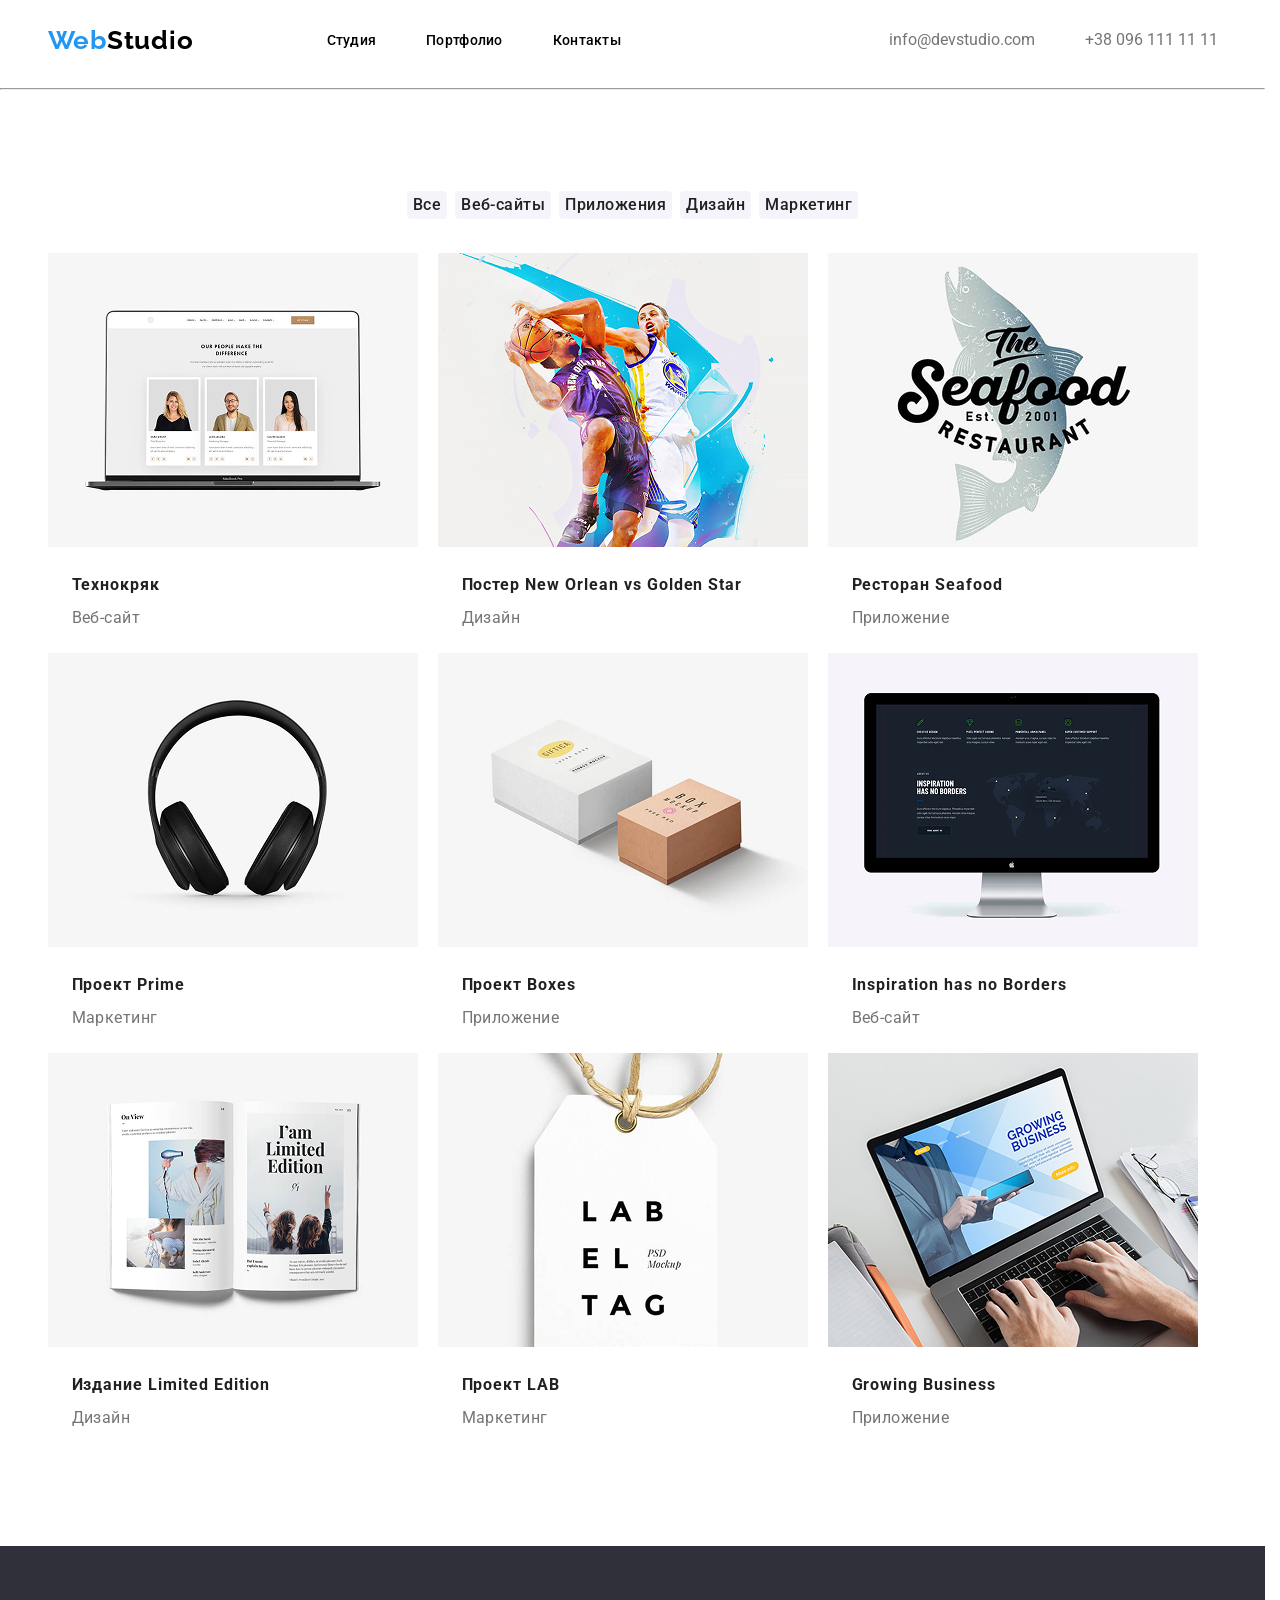
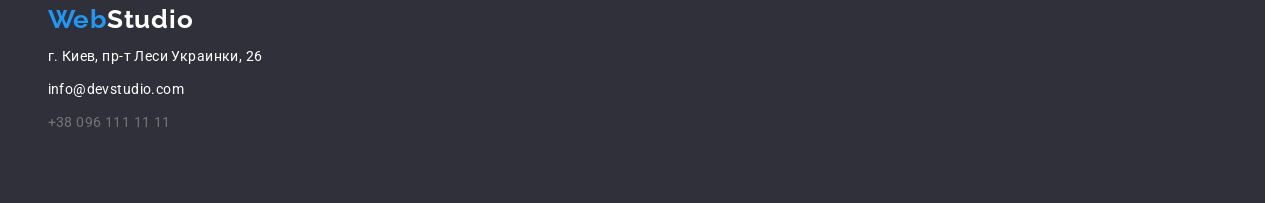
==== portfolio.html @ 64954769 "25.05.26" ====
<!DOCTYPE html>
<html lang="en">
<head>
    <meta charset="UTF-8">
    <meta name="viewport" content="width=device-width, initial-scale=1.0">
    <link rel="preconnect" href="https://fonts.googleapis.com">
	<link rel="preconnect" href="https://fonts.gstatic.com" crossorigin>
	<link href="https://fonts.googleapis.com/css2?family=Roboto:ital,wght@0,100..900;1,100..900&display=swap" rel="stylesheet">
    <link rel="preconnect" href="https://fonts.googleapis.com">
    <link rel="preconnect" href="https://fonts.gstatic.com" crossorigin>
    <link href="https://fonts.googleapis.com/css2?family=Raleway:ital,wght@0,100..900;1,100..900&family=Roboto:ital,wght@0,100..900;1,100..900&display=swap" rel="stylesheet">
    <link rel="stylesheet" href="./css/port_css.css">
    <title>Portfolio</title>
</head>
<body>
    <header class="header">
		<div class="conteiner">
			<div class="left-center">
				<a href="index.html" class="web">Web<span class="black">Studio</span></a>
				<nav class="nav">
					<ul>
						<li><a class="item_nav" href="#">Студия</a></li>
						<li><a class="item_nav" href="#">Портфолио</a></li>
						<li><a class="item_nav" href="#">Контакты</a></li>
					</ul>
			</nav>
			</div>
			<ul class="right_nav">
					<li><a class="mail" href="mailto:info@devstudio.com">info@devstudio.com</a></li>
					<li><a class="namber" href="tel:+380961111111">+38 096 111 11 11</a></li>
			</ul>
		</div>	
	</header>
    <hr>
    <section class="section">
        <div class="conteiner">
            <div class="button">
                <button class="list_button">
                    <h2 class="text_button">Все</h2>
                </button>
                <button class="list_button">
                    <h2 class="text_button">Веб-сайты</h2>
                </button>
                <button class="list_button">
                    <h2 class="text_button">Приложения</h2>
                </button>
                <button class="list_button">
                    <h2 class="text_button">Дизайн</h2>
                </button>
                <button class="list_button">
                    <h2 class="text_button">Маркетинг</h2>
                </button>
            </div>
            <ul class="box">
                <li class="box-list">
                    <img src="./img/portf_img/img.png" alt="images">
                    <div class="text">
                        <h3 class="box_text">Технокряк</h3>
                        <p class="box_text_2">Веб-сайт</p>
                    </div>
                </li>
                <li class="box-list">
                    <img src="./img/portf_img/img (1).png" alt="images">
                    <div class="text">
                        <h3 class="box_text">Постер New Orlean vs Golden Star</h3>
                        <p class="box_text_2">Дизайн</p>
                    </div>
                </li>
                <li class="box-list">
                    <img src="./img/portf_img/img (2).png" alt="images">
                    <div class="text">
                        <h3 class="box_text">Ресторан Seafood</h3>
                        <p class="box_text_2">Приложение</p>
                    </div>
                </li>
                <li class="box-list">
                    <img src="./img/portf_img/img (3).png" alt="images">
                    <div class="text">
                        <h3 class="box_text">Проект Prime</h3>
                        <p class="box_text_2">Маркетинг</p>
                    </div>
                </li>
                <li class="box-list">
                    <img src="./img/portf_img/img (4).png" alt="images">
                    <div class="text">
                        <h3 class="box_text">Проект Boxes</h3>
                        <p class="box_text_2">Приложение</p>
                    </div>
                </li>
                <li class="box-list">
                    <img src="./img/portf_img/img (5).png" alt="images">
                    <div class="text">
                        <h3 class="box_text">Inspiration has no Borders</h3>
                        <p class="box_text_2">Веб-сайт</p>
                    </div>
                </li>
                <li class="box-list">
                    <img src="./img/portf_img/img (6).png" alt="images">
                    <div class="text">
                        <h3 class="box_text">Издание Limited Edition</h3>
                        <p class="box_text_2">Дизайн</p>
                    </div>
                </li>
                <li class="box-list">
                    <img src="./img/portf_img/img (7).png" alt="images">
                    <div class="text">
                        <h3 class="box_text">Проект LAB</h3>
                        <p class="box_text_2">Маркетинг</p>
                    </div>
                </li>
                <li class="box-list">
                    <img src="./img/portf_img/img (8).png" alt="images">
                    <div class="text">
                        <h3 class="box_text">Growing Business</h3>
                        <p class="box_text_2">Приложение</p>
                    </div>
                </li>
            </ul>
        </div>
    </section>
    <footer class="footer">
		<div class="conteiner">
			<ul class="list">
				<li>
				<a href="index.html" class="web"> Web <span class="light">Studio</span></a>
				</li>
				<li class="location">г. Киев, пр-т Леси Украинки, 26</li>
				<li><a class="mail_1" href="mailto:info@devstudio.com">info@devstudio.com</a></li>
				<li><a class="namber" href="tel:+380961111111">+38 096 111 11 11</a></li>
			</ul>
		</div>	
	</footer>
</body>
</html>
---- css/port_css.css ----
/**
  Нормализация блочной модели
 */
*,
::before,
::after {
  box-sizing: border-box;
}

/**
  Убираем внутренние отступы слева тегам списков,
  у которых есть атрибут class
 */
:where(ul, ol):where([class]) {
  padding-left: 0;
}

/**
  Убираем внешние отступы body и двум другим тегам,
  у которых есть атрибут class
 */
body,
:where(blockquote, figure, fieldset):where([class]) {
  margin: 0;
}

/**
  Убираем внешние отступы вертикали нужным тегам,
  у которых есть атрибут class
 */
:where(
  h1,
  h2,
  h3,
  h4,
  h5,
  h6,
  p,
  ul,
  ol,
  dl
):where([class]) {
  margin-block: 0;
}

:where(dd[class]) {
  margin-left: 0;
}

:where(fieldset[class]) {
  padding: 0;
  border: none;
}

/**
  Убираем стандартный маркер маркированному списку,
  у которого есть атрибут class
 */
:where(ul[class]) {
  list-style: none;
}

:where(address[class]) {
  font-style: normal;
}

/**
  Обнуляем вертикальные внешние отступы параграфа,
  объявляем локальную переменную для внешнего отступа вниз,
  чтобы избежать взаимодействие с более сложным селектором
 */
p {
  --paragraphMarginBottom: 24px;

  margin-block: 0;
}

/**
  Внешний отступ вниз для параграфа без атрибута class,
  который расположен не последним среди своих соседних элементов
 */
p:where(:not([class]):not(:last-child)) {
  margin-bottom: var(--paragraphMarginBottom);
}


/**
  Упрощаем работу с изображениями и видео
 */
img,
video {
  display: block;
  max-width: 100%;
  height: auto;
}

/**
  Наследуем свойства шрифт для полей ввода
 */
input,
textarea,
select,
button {
  font: inherit;
}

html {
  /**
    Пригодится в большинстве ситуаций
    (когда, например, нужно будет "прижать" футер к низу сайта)
   */
  height: 100%;
  /**
    Убираем скачок интерфейса по горизонтали
    при появлении / исчезновении скроллбара
   */
  scrollbar-gutter: stable;
  /**
    Плавный скролл
   */
  scroll-behavior: smooth;
}

body {
  /**
    Пригодится в большинстве ситуаций
    (когда, например, нужно будет "прижать" футер к низу сайта)
   */
  min-height: 100%;
  /**
    Унифицированный интерлиньяж
   */
  line-height: 1.5;
}

/**
  Нормализация высоты элемента ссылки при его инспектировании в DevTools
 */
a:where([class]) {
  display: inline-flex;
}

/**
  Курсор-рука при наведении на элемент
 */
button,
label {
  cursor: pointer;
}

/**
  Убирает серую подсветку при тапе на мобильных устройствах (iOS/Android)
 */
button {
  -webkit-tap-highlight-color: transparent;
}

/**
  Приводим к единому цвету svg-элементы
  (за исключением тех, у которых уже указан
  атрибут fill со значением 'none' или начинается с 'url')
 */
:where([fill]:not(
  [fill="none"],
  [fill^="url"]
)) {
  fill: currentColor;
}

/**
  Приводим к единому цвету svg-элементы
  (за исключением тех, у которых уже указан
  атрибут stroke со значением 'none')
 */
:where([stroke]:not(
  [stroke="none"],
  [stroke^="url"]
)) {
  stroke: currentColor;
}

/**
  Чиним баг задержки смены цвета при взаимодействии с svg-элементами
 */
svg * {
  transition-property: fill, stroke;
}

/**
  Приведение рамок таблиц в классический 'collapse' вид
 */
:where(table) {
  border-collapse: collapse;
  border-color: currentColor;
}

/**
  Удаляем все анимации и переходы для людей,
  которые предпочитают их не использовать
 */
@media (prefers-reduced-motion: reduce) {
  *,
  ::before,
  ::after {
    animation-duration: 0.01ms !important;
    animation-iteration-count: 1 !important;
    transition-duration: 0.01ms !important;
    scroll-behavior: auto !important;
  }
}
.section {
	padding: 93px 0px;
}
.conteiner {
	max-width: 1200px;
	margin: 0 auto;
	padding: 0px 15px;
}
.header {
	background-color:#ffffff;
	padding: 2px 0;
}  
.header .conteiner {
	width: 100%;
	display: flex;
	justify-content: space-between;
	align-items: center;
}
.header a {
	text-decoration: none;
	padding: 25px 0;
}

.left-center {
	display: flex;
	justify-content: center;
	align-items: center;
	gap: 93px;
}
.web {
	font-family: 'Raleway',sans-serif;
	font-weight: 700;
	font-size: 26px;
	line-height: 100%;
	letter-spacing: 0.03em;
	color: #2196F3;
}
.black {
	color: black;
    font-family:'Raleway',sans-serif;
}
.web:hover {
	text-decoration: none;
	color: #2196F3;
}
.nav ul {
	display: flex;
	justify-content: space-between;
	font-family: 'roboto',sans-serif;
	font-weight: 500;
	font-size: 14px;
	line-height: 100%;
	letter-spacing: 0.02em;
	color: black;
	list-style-type: none;
	gap: 50px;
	margin: 0;
}
.item_nav {
	color:black;
	cursor: pointer;
	text-decoration: none;
}
.item_nav:hover {
	color: #2196F3;
}
.right_nav {
	display: flex;
	justify-content: space-between;
	gap: 50px;
	list-style-type: none;
}
.mail {
	color:#757575;
	cursor: pointer;
	font-family:'roboto', sans-serif;
}
.mail:hover {
	color: #2196F3;
}
.namber {
	font-family:'roboto', sans-serif;
	color: #757575; 
}
.namber:hover {
    color: #2196F3;
}
hr {
    height: 1px;
    color:#ECECEC;
}
.button {
    display: flex;
    justify-content: center;
    align-items: center;
    gap: 8px;
    margin-bottom: 34px;
}
.list_button {
    border: none;
    background-color: #F5F4FA;
    color: #212121;
    border-radius: 4px;
}
.list_button:hover {
    background-color: #2196F3;
}
.text_button {
    font-family: 'Roboto',sans-serif;
    font-weight: 500;
    font-size: 16px;
    line-height: 26px;
    letter-spacing: 0.03em;
}
.box {
    display: grid;
    grid-template-columns: repeat(3,1fr);
    grid-template-rows: repeat(3,1fr);
    grid-row: 30px;
    grid-column: 30px;
}
.box-list {
}
.text {
    margin: 20px 24px;
}
.box_text {
    font-family: 'Roboto', sans-serif;
    font-weight: 700;
    font-size: 16px;
    line-height: 36px;
    letter-spacing: 0.06em;
    color: #212121;
}
.box_text_2 {
    font-family: 'Roboto', sans-serif;
    font-weight: 400;
    font-size: 16px;
    line-height: 30px;
    letter-spacing: 0.03em;
    color: #757575;
}
.footer {
	width: 100%;
	background-color: #2F303A;
}
.footer:hover {
    border: 3px solid #2196F3;
}
.footer a {
	text-decoration: none;
}
.mail_1 {
	color:#ffffff;
}
.mail_1:hover {
	color: #2196F3;
}
.location:hover {
    color: #2196F3;
}
.list {
display:flex;
flex-direction: column;
margin-left: 0px;
padding-top: 60px;
padding-bottom: 60px;
list-style-type: none;
}
.light {
	color: #ffffff;
}
.list li {
	font-family:'roboto',sans-serif;
	font-weight: 400;
	font-size: 14px;
	line-height: 24px;
	letter-spacing: 0.03em;
	color:#fff;
	margin-bottom: 9px;
}
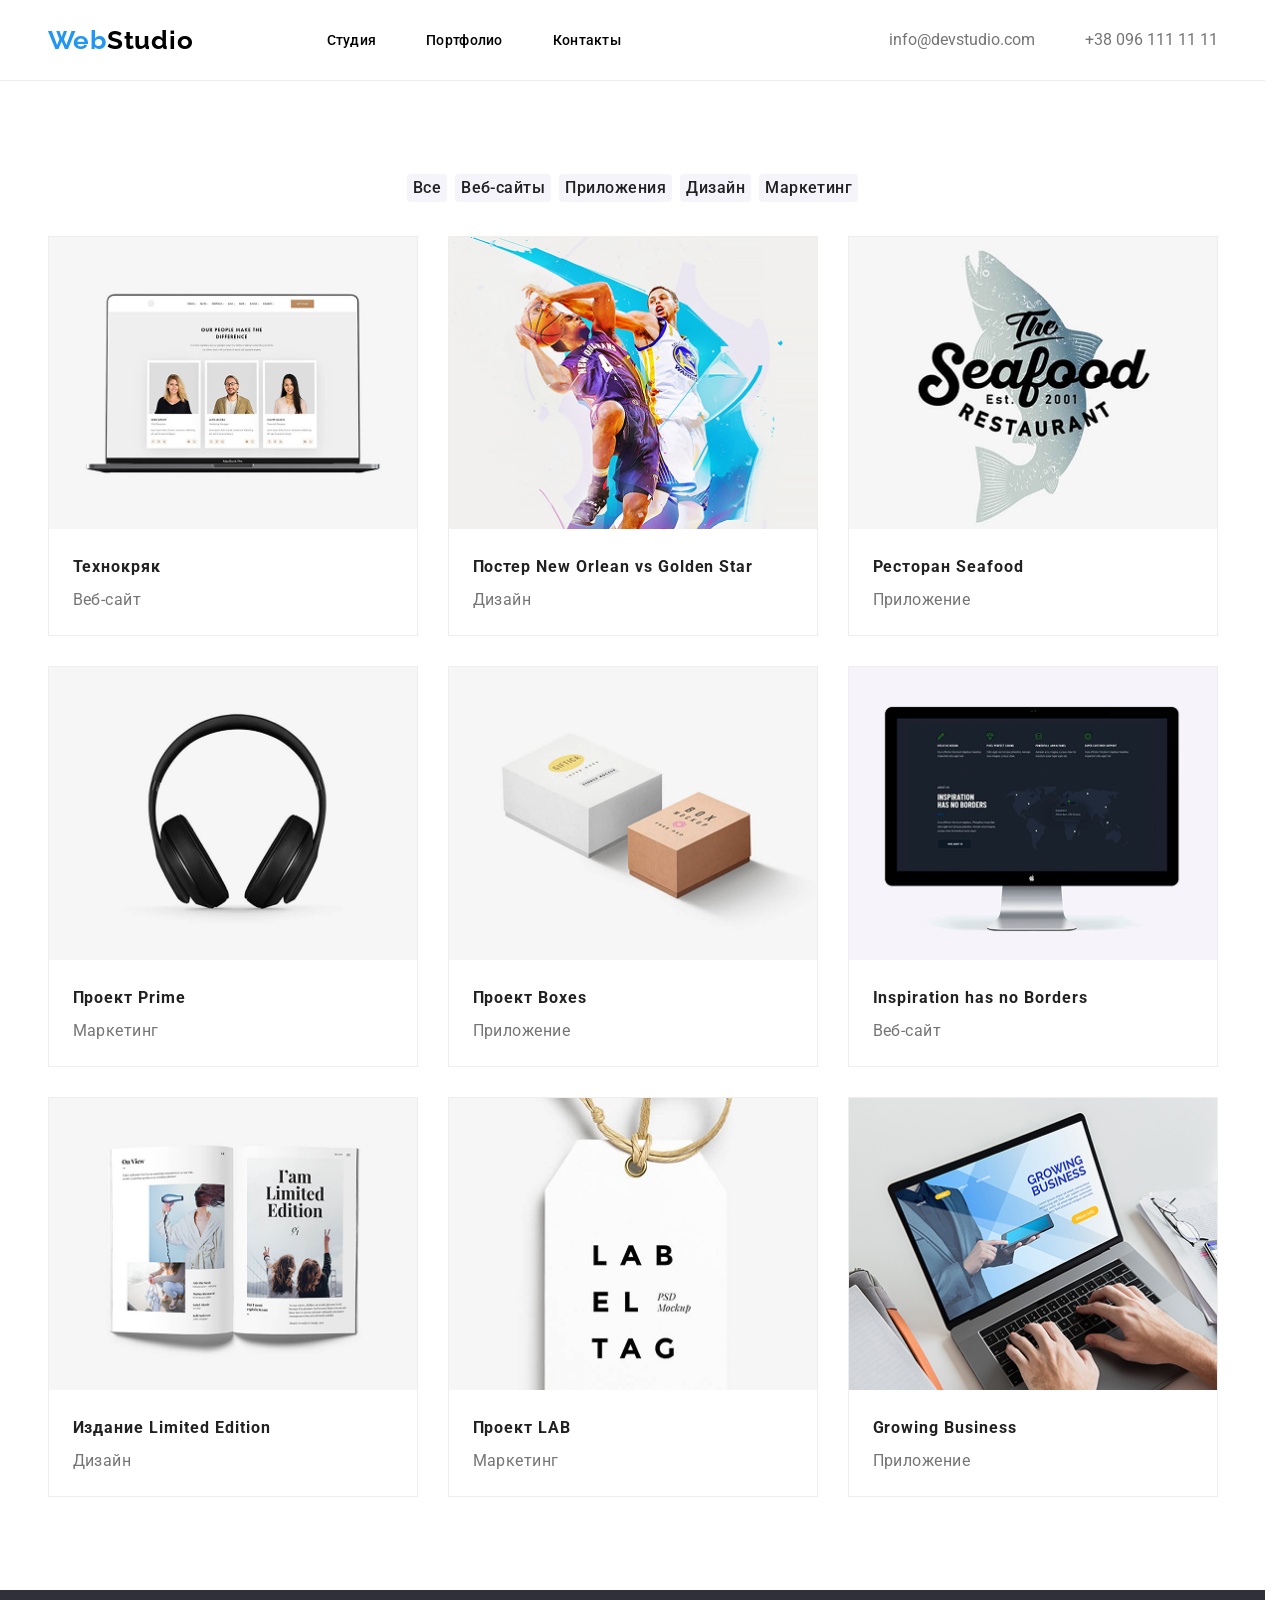
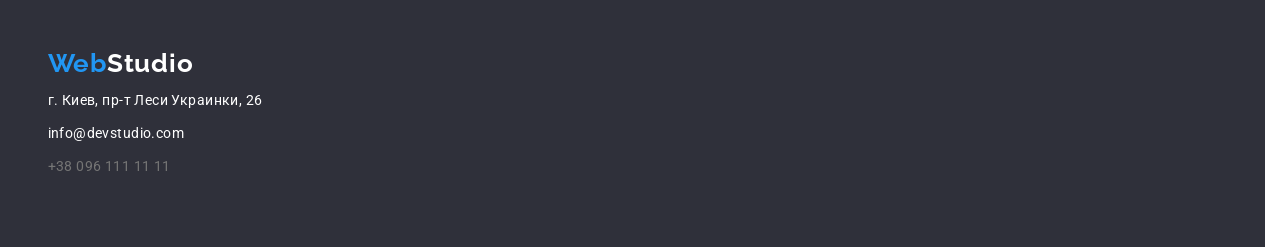
==== commit de33b64e: "27.05.26" ====
--- a/portfolio.html
+++ b/portfolio.html
@@ -31,92 +31,92 @@
 			</ul>
 		</div>	
 	</header>
-    <hr>
     <section class="section">
-        <div class="conteiner">
-            <div class="button">
-                <button class="list_button">
-                    <h2 class="text_button">Все</h2>
-                </button>
-                <button class="list_button">
-                    <h2 class="text_button">Веб-сайты</h2>
-                </button>
-                <button class="list_button">
-                    <h2 class="text_button">Приложения</h2>
-                </button>
-                <button class="list_button">
-                    <h2 class="text_button">Дизайн</h2>
-                </button>
-                <button class="list_button">
-                    <h2 class="text_button">Маркетинг</h2>
-                </button>
+        <h1 class="hidden">hidden</h1>
+            <div class="conteiner">
+                <div class="button">
+                    <button class="list_button">
+                        <p class="text_button">Все</p>
+                    </button>
+                    <button class="list_button">
+                        <p class="text_button">Веб-сайты</p>
+                    </button>
+                    <button class="list_button">
+                        <p class="text_button">Приложения</p>
+                    </button>
+                    <button class="list_button">
+                        <p class="text_button">Дизайн</p>
+                    </button>
+                    <button class="list_button">
+                        <p class="text_button">Маркетинг</p>
+                    </button>
+                </div>
+                <ul class="box">
+                    <li class="box-list">
+                        <img src="./img/portf_img/img.png" alt="images">
+                        <div class="text">
+                            <h2 class="box_text">Технокряк</h2>
+                            <p class="box_text_2">Веб-сайт</p>
+                        </div>
+                    </li>
+                    <li class="box-list">
+                        <img src="./img/portf_img/img (1).png" alt="images">
+                        <div class="text">
+                            <h2 class="box_text">Постер New Orlean vs Golden Star</h2>
+                            <p class="box_text_2">Дизайн</p>
+                        </div>
+                    </li>
+                    <li class="box-list">
+                        <img src="./img/portf_img/img (2).png" alt="images">
+                        <div class="text">
+                            <h2 class="box_text">Ресторан Seafood</h2>
+                            <p class="box_text_2">Приложение</p>
+                        </div>
+                    </li>
+                    <li class="box-list">
+                        <img src="./img/portf_img/img (3).png" alt="images">
+                        <div class="text">
+                            <h2 class="box_text">Проект Prime</h2>
+                            <p class="box_text_2">Маркетинг</p>
+                        </div>
+                    </li>
+                    <li class="box-list">
+                        <img src="./img/portf_img/img (4).png" alt="images">
+                        <div class="text">
+                            <h2 class="box_text">Проект Boxes</h2>
+                            <p class="box_text_2">Приложение</p>
+                        </div>
+                    </li>
+                    <li class="box-list">
+                        <img src="./img/portf_img/img (5).png" alt="images">
+                        <div class="text">
+                            <h2 class="box_text">Inspiration has no Borders</h2>
+                            <p class="box_text_2">Веб-сайт</p>
+                        </div>
+                    </li>
+                    <li class="box-list">
+                        <img src="./img/portf_img/img (6).png" alt="images">
+                        <div class="text">
+                            <h2 class="box_text">Издание Limited Edition</h2>
+                            <p class="box_text_2">Дизайн</p>
+                        </div>
+                    </li>
+                    <li class="box-list">
+                        <img src="./img/portf_img/img (7).png" alt="images">
+                        <div class="text">
+                            <h2 class="box_text">Проект LAB</h2>
+                            <p class="box_text_2">Маркетинг</p>
+                        </div>
+                    </li>
+                    <li class="box-list">
+                        <img src="./img/portf_img/img (8).png" alt="images">
+                        <div class="text">
+                            <h2 class="box_text">Growing Business</h2>
+                            <p class="box_text_2">Приложение</p>
+                        </div>
+                    </li>
+                </ul>
             </div>
-            <ul class="box">
-                <li class="box-list">
-                    <img src="./img/portf_img/img.png" alt="images">
-                    <div class="text">
-                        <h3 class="box_text">Технокряк</h3>
-                        <p class="box_text_2">Веб-сайт</p>
-                    </div>
-                </li>
-                <li class="box-list">
-                    <img src="./img/portf_img/img (1).png" alt="images">
-                    <div class="text">
-                        <h3 class="box_text">Постер New Orlean vs Golden Star</h3>
-                        <p class="box_text_2">Дизайн</p>
-                    </div>
-                </li>
-                <li class="box-list">
-                    <img src="./img/portf_img/img (2).png" alt="images">
-                    <div class="text">
-                        <h3 class="box_text">Ресторан Seafood</h3>
-                        <p class="box_text_2">Приложение</p>
-                    </div>
-                </li>
-                <li class="box-list">
-                    <img src="./img/portf_img/img (3).png" alt="images">
-                    <div class="text">
-                        <h3 class="box_text">Проект Prime</h3>
-                        <p class="box_text_2">Маркетинг</p>
-                    </div>
-                </li>
-                <li class="box-list">
-                    <img src="./img/portf_img/img (4).png" alt="images">
-                    <div class="text">
-                        <h3 class="box_text">Проект Boxes</h3>
-                        <p class="box_text_2">Приложение</p>
-                    </div>
-                </li>
-                <li class="box-list">
-                    <img src="./img/portf_img/img (5).png" alt="images">
-                    <div class="text">
-                        <h3 class="box_text">Inspiration has no Borders</h3>
-                        <p class="box_text_2">Веб-сайт</p>
-                    </div>
-                </li>
-                <li class="box-list">
-                    <img src="./img/portf_img/img (6).png" alt="images">
-                    <div class="text">
-                        <h3 class="box_text">Издание Limited Edition</h3>
-                        <p class="box_text_2">Дизайн</p>
-                    </div>
-                </li>
-                <li class="box-list">
-                    <img src="./img/portf_img/img (7).png" alt="images">
-                    <div class="text">
-                        <h3 class="box_text">Проект LAB</h3>
-                        <p class="box_text_2">Маркетинг</p>
-                    </div>
-                </li>
-                <li class="box-list">
-                    <img src="./img/portf_img/img (8).png" alt="images">
-                    <div class="text">
-                        <h3 class="box_text">Growing Business</h3>
-                        <p class="box_text_2">Приложение</p>
-                    </div>
-                </li>
-            </ul>
-        </div>
     </section>
     <footer class="footer">
 		<div class="conteiner">
--- a/css/port_css.css
+++ b/css/port_css.css
@@ -208,6 +208,14 @@
     scroll-behavior: auto !important;
   }
 }
+.hidden {
+	visibility: hidden;
+	position: absolute;
+	width: 1px;
+	height: 1px;
+	opacity: 0;
+	margin: -1px;
+}
 .section {
 	padding: 93px 0px;
 }
@@ -219,6 +227,7 @@
 .header {
 	background-color:#ffffff;
 	padding: 2px 0;
+  border-bottom:1px solid #ECECEC;
 }  
 .header .conteiner {
 	width: 100%;
@@ -295,10 +304,6 @@
 .namber:hover {
     color: #2196F3;
 }
-hr {
-    height: 1px;
-    color:#ECECEC;
-}
 .button {
     display: flex;
     justify-content: center;
@@ -314,6 +319,7 @@
 }
 .list_button:hover {
     background-color: #2196F3;
+    color: #fff;
 }
 .text_button {
     font-family: 'Roboto',sans-serif;
@@ -326,10 +332,11 @@
     display: grid;
     grid-template-columns: repeat(3,1fr);
     grid-template-rows: repeat(3,1fr);
-    grid-row: 30px;
-    grid-column: 30px;
+    gap: 30px;
+  
 }
 .box-list {
+  border: 1px solid #EEEEEE;
 }
 .text {
     margin: 20px 24px;
@@ -353,9 +360,6 @@
 .footer {
 	width: 100%;
 	background-color: #2F303A;
-}
-.footer:hover {
-    border: 3px solid #2196F3;
 }
 .footer a {
 	text-decoration: none;
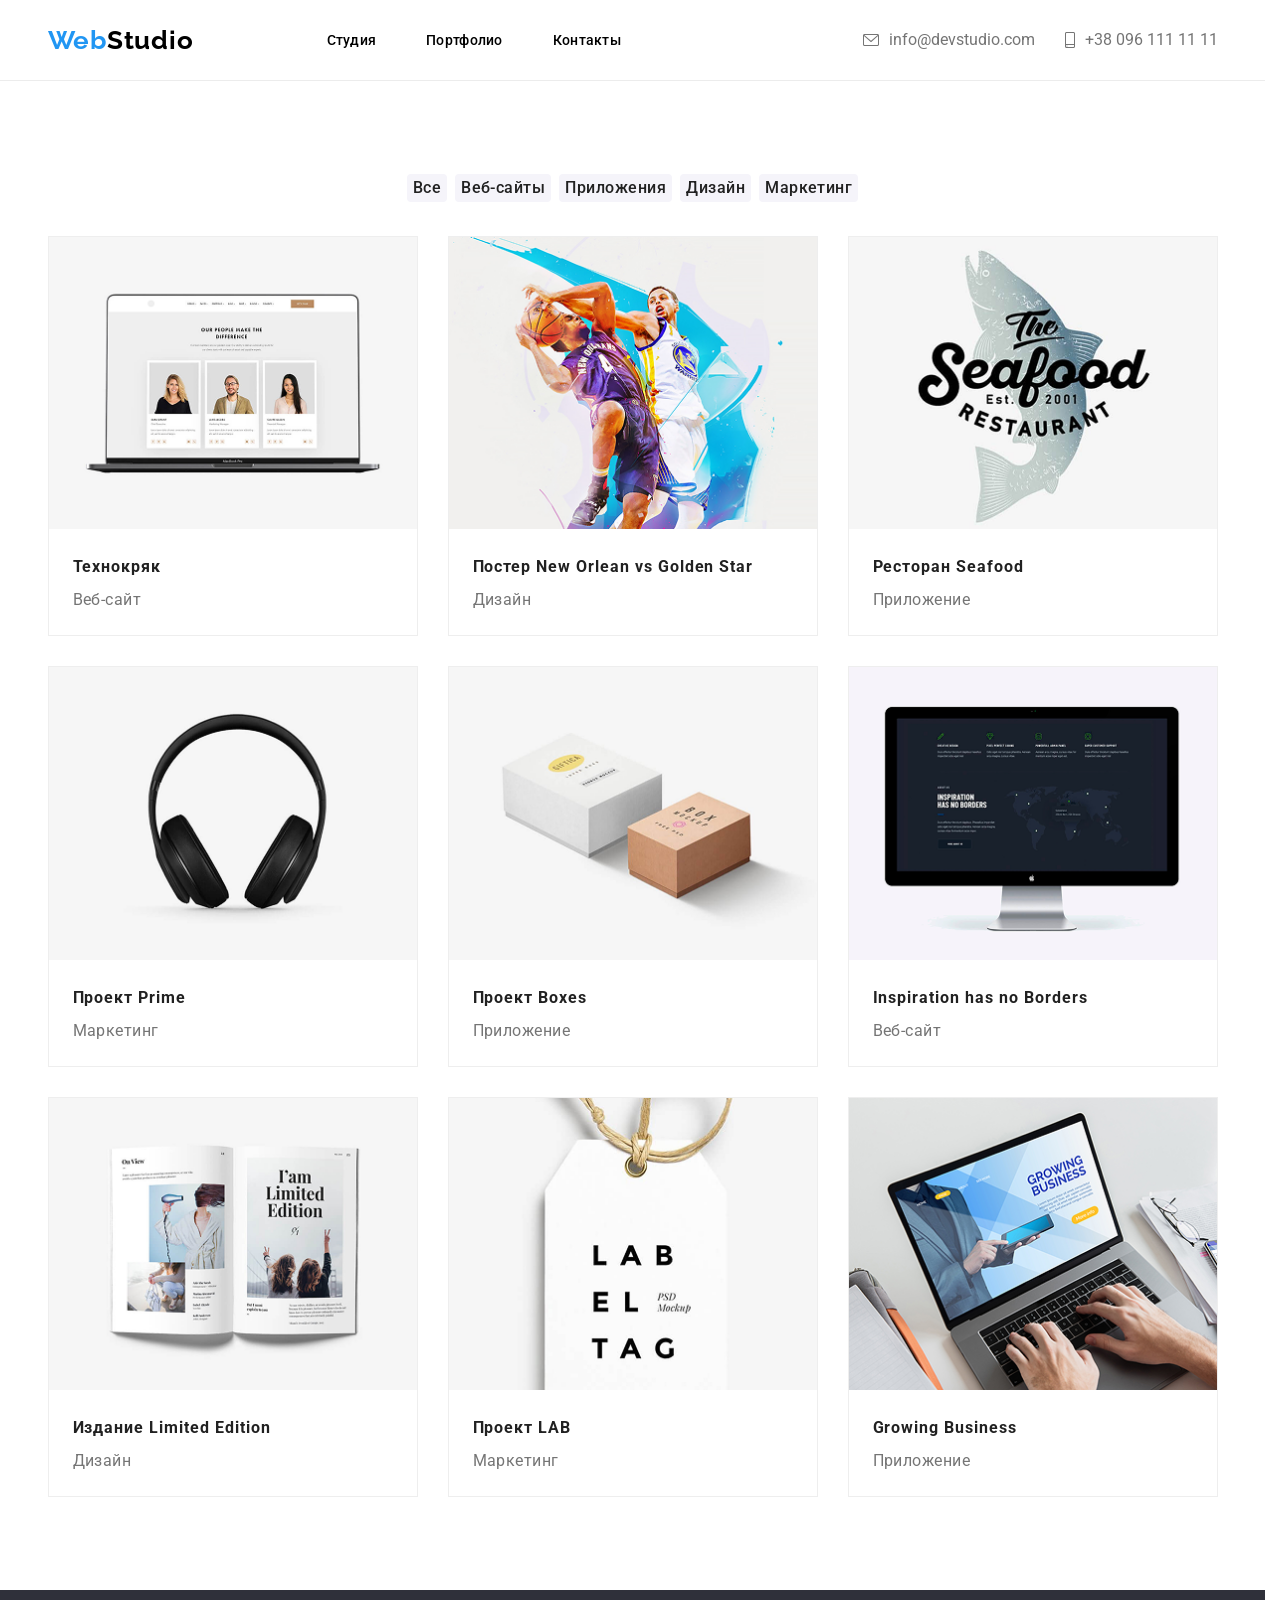
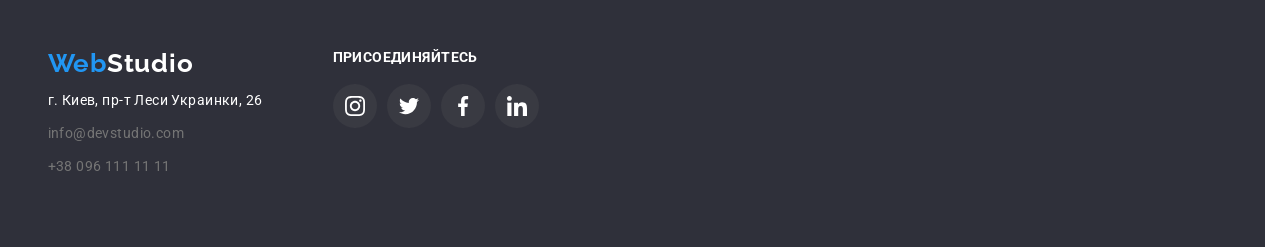
==== commit 7c6a3d4e: "02.06.26" ====
--- a/portfolio.html
+++ b/portfolio.html
@@ -19,15 +19,15 @@
 				<a href="index.html" class="web">Web<span class="black">Studio</span></a>
 				<nav class="nav">
 					<ul>
-						<li><a class="item_nav" href="#">Студия</a></li>
-						<li><a class="item_nav" href="#">Портфолио</a></li>
+						<li><a class="item_nav" href="./index.html">Студия</a></li>
+						<li><a class="item_nav" href="./portfolio.html">Портфолио</a></li>
 						<li><a class="item_nav" href="#">Контакты</a></li>
 					</ul>
 			</nav>
 			</div>
 			<ul class="right_nav">
-					<li><a class="mail" href="mailto:info@devstudio.com">info@devstudio.com</a></li>
-					<li><a class="namber" href="tel:+380961111111">+38 096 111 11 11</a></li>
+				<li><a class="mail" href="mailto:info@devstudio.com"><svg height="12" width="16"><use class="icon" xlink:href="./img/sprite.svg#mail"></use></svg><span>info@devstudio.com</span></a></li>
+				<li><a class="namber" href="tel:+380961111111"><svg height="16" width="10"><use class="icon" xlink:href="./img/sprite.svg#namber"></use></svg><span>+38 096 111 11 11</span></a></li>
 			</ul>
 		</div>	
 	</header>
@@ -36,19 +36,19 @@
             <div class="conteiner">
                 <div class="button">
                     <button class="list_button">
-                        <p class="text_button">Все</p>
+                        <span class="text_button">Все</span>
                     </button>
                     <button class="list_button">
-                        <p class="text_button">Веб-сайты</p>
+                        <span class="text_button">Веб-сайты</span>
                     </button>
                     <button class="list_button">
-                        <p class="text_button">Приложения</p>
+                        <span class="text_button">Приложения</span>
                     </button>
                     <button class="list_button">
-                        <p class="text_button">Дизайн</p>
+                        <span class="text_button">Дизайн</span>
                     </button>
                     <button class="list_button">
-                        <p class="text_button">Маркетинг</p>
+                        <span class="text_button">Маркетинг</span>
                     </button>
                 </div>
                 <ul class="box">
@@ -120,14 +120,23 @@
     </section>
     <footer class="footer">
 		<div class="conteiner">
-			<ul class="list">
-				<li>
-				<a href="index.html" class="web"> Web <span class="light">Studio</span></a>
-				</li>
-				<li class="location">г. Киев, пр-т Леси Украинки, 26</li>
-				<li><a class="mail_1" href="mailto:info@devstudio.com">info@devstudio.com</a></li>
-				<li><a class="namber" href="tel:+380961111111">+38 096 111 11 11</a></li>
-			</ul>
+            <div class="footer_flex">
+                <ul class="list">
+                    <li><a href="index.html" class="web"> Web <span class="light">Studio</span></a></li>
+                    <li class="location">г. Киев, пр-т Леси Украинки, 26</li>
+                    <li><a class="mail_1" href="mailto:info@devstudio.com">info@devstudio.com</a></li>
+                    <li><a class="namber" href="tel:+380961111111">+38 096 111 11 11</a></li>
+                </ul>
+                <div>
+                    <h2 class="footer_title">присоединяйтесь</h2>
+                    <ul class="footer_list-icon">
+                        <li><a class="footer-icon" href="#"><svg height="20" width="20"><use xlink:href="./img/sprite.svg#insta"></use></svg></a></li>
+                        <li><a class="footer-icon" href="#"><svg height="20" width="20"><use xlink:href="./img/sprite.svg#twitter"></use></svg></a></li>
+                        <li><a class="footer-icon" href="#"><svg height="20" width="20"><use xlink:href="./img/sprite.svg#facebook"></use></svg></a></li>
+                        <li><a class="footer-icon" href="#"><svg height="20" width="20"><use xlink:href="./img/sprite.svg#linkedin"></use></svg></a></li>
+                    </ul>
+                 </div>	
+            </div>        
 		</div>	
 	</footer>
 </body>
--- a/css/port_css.css
+++ b/css/port_css.css
@@ -286,8 +286,14 @@
 .right_nav {
 	display: flex;
 	justify-content: space-between;
-	gap: 50px;
+	gap: 30px;
 	list-style-type: none;
+}
+.right_nav a {
+	display: flex;
+	align-items: center;
+	justify-content: center;
+	gap: 10px;
 }
 .mail {
 	color:#757575;
@@ -300,9 +306,24 @@
 .namber {
 	font-family:'roboto', sans-serif;
 	color: #757575; 
+  cursor: pointer;
 }
 .namber:hover {
     color: #2196F3;
+}
+.right_nav-list {
+	display: flex;
+	justify-content: center;
+	align-items: center;
+	flex-direction: row-reverse;
+	gap: 10px;
+}
+.icon {
+	display: block;
+	fill: #757575;
+}
+.icon:hover {
+	fill: #2196F3;
 }
 .button {
     display: flex;
@@ -339,7 +360,7 @@
   border: 1px solid #EEEEEE;
 }
 .text {
-    margin: 20px 24px;
+    padding: 20px 24px;
 }
 .box_text {
     font-family: 'Roboto', sans-serif;
@@ -365,7 +386,7 @@
 	text-decoration: none;
 }
 .mail_1 {
-	color:#ffffff;
+	color:#757575;
 }
 .mail_1:hover {
 	color: #2196F3;
@@ -393,5 +414,37 @@
 	color:#fff;
 	margin-bottom: 9px;
 }
-
-
+.footer_flex {
+	display: flex;
+	gap: 70px;
+}
+.footer_title {
+	font-family:'roboto',sans-serif;
+	font-weight: 700;
+	font-size: 14px;
+	line-height: 100%;
+	letter-spacing: 0.03em;
+	text-transform: uppercase;
+	color:#fff;
+	padding-top: 60px;
+	padding-bottom: 20px;
+}
+.footer_list-icon {
+	display: flex;
+	align-items: center;
+	justify-content: center;
+	gap: 10px;
+}
+.footer-icon {
+	fill: #ffffff;
+	padding: 12px;
+	background-color:#6969692b;
+	border-radius: 50px;	
+}
+.footer-icon:hover {
+	background-color: #2196F3;
+	border-radius: 50px;
+	fill: #ffffff;
+}
+
+
